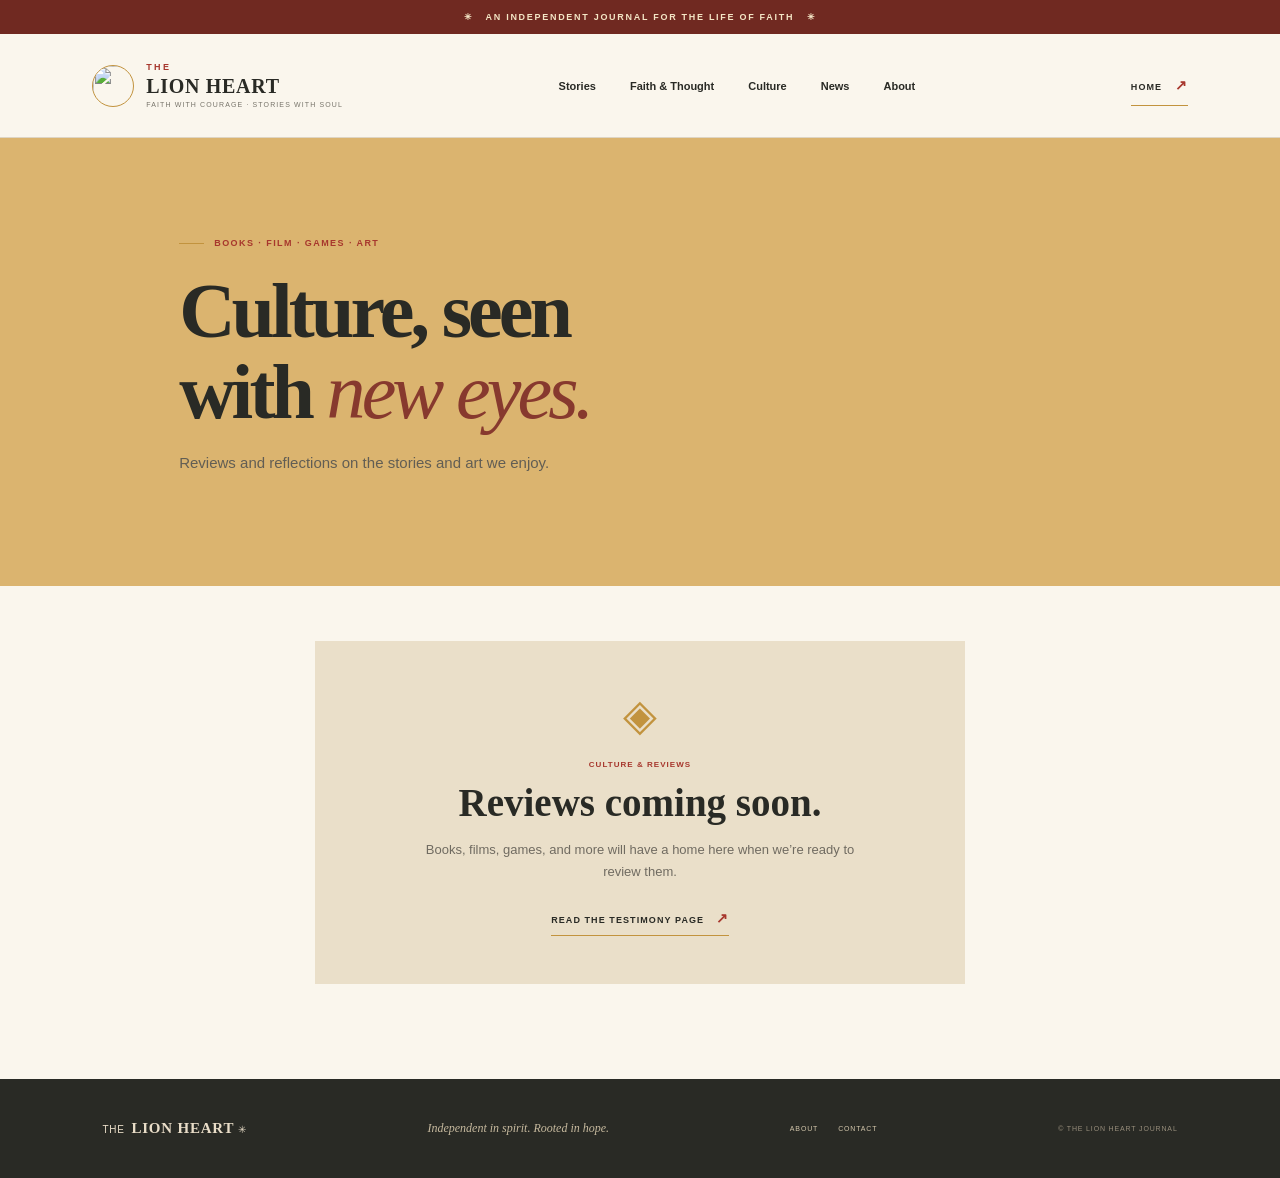
==== culture.html @ 60a67177 "Add files via upload" ====
<!doctype html><html lang="en"><head><meta charset="utf-8"><meta name="viewport" content="width=device-width,initial-scale=1"><meta name="description" content="Reviews and reflections on books, film, games, and culture. Coming soon."><title>Culture — The Lion Heart</title><link rel="stylesheet" href="styles.css"></head><body><div class="announcement">✳ &nbsp; AN INDEPENDENT JOURNAL FOR THE LIFE OF FAITH &nbsp; ✳</div><header class="site-header"><a class="brand" href="index.html"><img class="brand-mark brand-seal" src="images/lion-seal-emblem.png" alt=""><span class="brand-type"><span class="brand-the">THE</span><span class="brand-name">LION HEART</span><span class="brand-tagline">FAITH WITH COURAGE · STORIES WITH SOUL</span></span></a><nav class="main-nav"><a href="stories.html">Stories</a><a href="faith.html">Faith &amp; Thought</a><a href="culture.html">Culture</a><a href="news.html">News</a><a href="about.html">About</a></nav><a class="nav-cta" href="index.html">HOME <span>↗</span></a></header><main><section class="page-hero page-gold"><p class="eyebrow"><span class="eyebrow-line"></span> BOOKS · FILM · GAMES · ART</p><h1>Culture, seen<br>with <em>new eyes.</em></h1><p>Reviews and reflections on the stories and art we enjoy.</p></section><section class="section coming-section"><div class="coming-card"><span class="coming-mark">◈</span><p class="card-meta">CULTURE &amp; REVIEWS</p><h2>Reviews coming soon.</h2><p>Books, films, games, and more will have a home here when we’re ready to review them.</p><a class="text-link" href="stories.html">READ THE TESTIMONY PAGE <span>↗</span></a></div></section></main><footer class="site-footer"><a class="footer-brand" href="index.html">THE <strong>LION HEART</strong> ✳</a><p>Independent in spirit. Rooted in hope.</p><nav><a href="about.html">ABOUT</a><a href="mailto:hello@thelionheartjournal.com">CONTACT</a></nav><span class="copyright">© THE LION HEART JOURNAL</span></footer></body></html>
---- styles.css ----
:root{--cream:#f4eddf;--paper:#faf6ed;--ink:#292a25;--muted:#77746a;--red:#a7372d;--red-dark:#702921;--gold:#c2933e;--line:#ded5c4;--display:'Playfair Display',Georgia,serif;--sans:'DM Sans',Arial,sans-serif}*{box-sizing:border-box}html{scroll-behavior:smooth}body{margin:0;background:var(--paper);color:var(--ink);font-family:var(--sans);-webkit-font-smoothing:antialiased}.announcement{height:34px;background:var(--red-dark);color:#f4e6c6;display:flex;align-items:center;justify-content:center;gap:14px;font-size:9px;font-weight:700;letter-spacing:.19em}.announcement-mark{color:#d5a84f;font-size:12px}.site-header{height:104px;padding:0 7.2%;display:flex;align-items:center;justify-content:space-between;border-bottom:1px solid var(--line);background:var(--paper)}.brand{display:flex;align-items:center;gap:12px;text-decoration:none;color:var(--ink)}.brand-mark{width:42px;height:42px;fill:none;stroke:var(--gold);stroke-width:1.6}.brand-mark circle{fill:var(--red);stroke:var(--red)}.brand-type{display:grid;line-height:1}.brand-the{font-size:9px;letter-spacing:.27em;color:var(--red);font-weight:700;margin-bottom:4px}.brand-name{font-family:var(--display);font-size:20px;letter-spacing:.035em;font-weight:700}.brand-tagline{font-size:7px;letter-spacing:.16em;margin-top:5px;color:var(--muted)}.main-nav{display:flex;gap:34px}.main-nav a,.nav-cta{text-decoration:none;color:var(--ink);font-weight:600;font-size:11px}.main-nav a:hover,.text-link:hover{color:var(--red)}.nav-cta{font-size:9px;letter-spacing:.12em;border-bottom:1px solid var(--gold);padding:12px 0}.nav-cta span{color:var(--red);font-size:14px;margin-left:9px}.hero{display:grid;grid-template-columns:48% 52%;min-height:600px;position:relative;overflow:hidden;background:#f0e6d4}.hero-copy{padding:78px 8% 76px 15%;position:relative;z-index:1}.eyebrow{font-size:9px;font-weight:700;letter-spacing:.16em;color:var(--red);display:flex;align-items:center;gap:10px;margin:0 0 22px}.eyebrow-line{height:1px;width:25px;background:var(--gold);display:inline-block}.hero h1{font:600 clamp(52px,6.2vw,83px)/.99 var(--display);letter-spacing:-.055em;margin:0 0 23px}.hero h1 em,.section-heading h2 em,.newsletter h2 em{font-weight:500;color:var(--red)}.hero-intro{max-width:355px;font:15px/1.75 var(--sans);color:#5c5951;margin:0 0 26px}.button{display:inline-flex;align-items:center;gap:28px;padding:15px 19px;text-decoration:none;font-size:9px;letter-spacing:.13em;font-weight:700}.button-dark{background:var(--ink);color:var(--paper)}.button-dark span{color:#d4a74b;font-size:16px}.hero-note{position:absolute;bottom:36px;left:15%;display:flex;align-items:center;gap:12px;font-size:8px;line-height:1.6;letter-spacing:.14em;font-weight:700;color:#8b8170}.note-star{font-size:25px;color:var(--gold)}.hero-art{position:relative;min-height:600px;overflow:hidden;background:linear-gradient(155deg,#d8ac62 0%,#c78b4b 42%,#9b4433 100%)}.art-sun{position:absolute;width:225px;height:225px;border-radius:50%;background:#f0d894;top:80px;left:42%;box-shadow:0 0 0 25px #f0d89422,0 0 0 55px #f0d89412}.art-halo{position:absolute;width:410px;height:410px;left:31%;top:-15px;border:1px solid #f7e6bc66;border-radius:50%}.art-cross{position:absolute;top:190px;left:55%;font-size:30px;color:#fff1c6}.landscape{position:absolute;bottom:0;width:100%;height:78%;}.mountain-back{fill:#b35d45}.mountain-mid{fill:#853b32}.mountain-front{fill:#542c2a}.ridge-line{stroke:#efca82;stroke-width:2;fill:none;opacity:.7}.art-caption{position:absolute;bottom:21px;left:26px;right:26px;display:flex;justify-content:space-between;color:#f4e6c6;font-size:8px;font-weight:700;letter-spacing:.15em;z-index:2}.art-stamp{position:absolute;top:54px;right:45px;width:94px;height:94px;border:1px solid #fff0c699;border-radius:50%;display:flex;flex-direction:column;align-items:center;justify-content:center;gap:2px;color:#fff0c6;font-size:10px;text-align:center;transform:rotate(9deg)}.art-stamp span{font-size:8px;letter-spacing:.12em;line-height:1.4;font-weight:700}.hero-index{position:absolute;bottom:22px;left:50%;font-size:9px;letter-spacing:.13em;font-weight:700}.hero-index span{color:var(--gold);padding:0 5px}.ticker{overflow:hidden;background:var(--red);height:47px;display:flex;align-items:center;color:#f4e6c6}.ticker-track{width:100%;display:flex;align-items:center;justify-content:space-around;gap:28px;white-space:nowrap;font-size:9px;font-weight:600;letter-spacing:.17em}.ticker i{font-style:normal;color:#d9ae5d;font-size:15px}.section{padding:95px 10%}.section-heading{display:flex;justify-content:space-between;align-items:end;margin-bottom:35px}.section-heading .eyebrow{margin-bottom:13px}.section-heading h2,.newsletter h2{font:600 clamp(38px,4.4vw,56px)/1.06 var(--display);letter-spacing:-.04em;margin:0}.text-link{font-size:9px;text-decoration:none;color:var(--ink);letter-spacing:.12em;font-weight:700;border-bottom:1px solid var(--gold);padding:0 0 9px}.text-link span{color:var(--red);font-size:14px;margin-left:8px}.feature-grid{display:grid;grid-template-columns:1.12fr .88fr;gap:38px}.card-image{height:298px;display:block;position:relative;overflow:hidden}.card-image svg{width:100%;height:100%;display:block;transition:transform .5s}.card-image:hover svg{transform:scale(1.04)}.image-label{position:absolute;top:14px;left:14px;background:var(--paper);padding:8px 10px;font-size:8px;font-weight:700;letter-spacing:.13em;color:var(--red);z-index:1}.card-content{padding:20px 4px 0}.card-meta{font-size:8px;letter-spacing:.13em;font-weight:700;color:var(--red);margin:0 0 10px}.card-meta span,.byline span{color:var(--gold);padding:0 5px}.card-content h3,.side-content h3{font:600 27px/1.2 var(--display);letter-spacing:-.025em;margin:0 0 9px}.card-content h3 a,.side-content h3 a{color:inherit;text-decoration:none}.card-content h3 a:hover,.side-content h3 a:hover{color:var(--red)}.card-excerpt{font-size:12px;line-height:1.7;max-width:480px;color:#6e6a61;margin:0 0 14px}.byline{font-size:8px;font-weight:700;letter-spacing:.09em;color:#898276;margin:0}.side-stories{display:flex;flex-direction:column;gap:23px}.side-card{display:grid;grid-template-columns:43% 1fr;gap:19px;align-items:center}.side-image{height:158px;position:relative;display:block;overflow:hidden;text-decoration:none}.image-lamp{background:#33423c}.lamp-glow{position:absolute;width:100px;height:100px;border-radius:50%;background:#e7b96866;left:30%;top:14%;filter:blur(16px)}.lamp{position:absolute;top:30px;left:40%;color:#edc574;font-size:70px;text-shadow:0 0 35px #f0c56a}.image-film{background:#d2a45a}.film-sun{position:absolute;width:65px;height:65px;background:#f3dd9e;border-radius:50%;top:26px;right:28px}.film-hill{position:absolute;width:140%;height:90px;background:#9c4b39;border-radius:50% 50% 0 0;bottom:-38px;left:-13%}.film-hill-two{background:#68332f;bottom:-64px;left:20%}.film-rating{position:absolute;bottom:12px;left:12px;font-size:11px;letter-spacing:2px;color:#f8e8bf}.side-content h3{font-size:21px;margin-bottom:9px}.side-content .byline{font-size:7px}.quote-band{position:relative;background:#eadfc9;padding:62px 18%;text-align:center;overflow:hidden}.quote-symbol{font:80px/0.6 var(--display);color:var(--gold)}.quote-band blockquote{font:500 clamp(22px,3vw,34px)/1.35 var(--display);max-width:780px;margin:17px auto 19px}.quote-credit{font-size:8px;font-weight:700;letter-spacing:.18em;color:var(--red)}.quote-spark{position:absolute;right:12%;top:45%;font-size:55px;color:#d2bd91;opacity:.55}.explore-section{padding-top:90px;padding-bottom:100px}.heading-note{font:italic 15px/1.6 var(--display);color:#716c60;margin:0 0 4px}.category-grid{display:grid;grid-template-columns:repeat(4,1fr);gap:12px}.category-card{height:235px;padding:20px;position:relative;text-decoration:none;color:#f6ecd7;display:flex;flex-direction:column;justify-content:flex-end;overflow:hidden}.category-card:after{content:"";position:absolute;width:180px;height:180px;border:1px solid #fff5d42e;border-radius:50%;right:-65px;top:-72px;transition:transform .4s}.category-card:hover:after{transform:scale(1.3)}.cat-stories{background:#9e3d31}.cat-thought{background:#3f5045}.cat-culture{background:#bd8b42}.cat-news{background:#443b35}.category-number{position:absolute;top:19px;left:20px;font-size:8px;letter-spacing:.15em;color:#f1d99d}.category-icon{position:absolute;top:39px;right:26px;color:#f2d393;font-size:37px}.category-card h3{font:500 24px/1.1 var(--display);margin:0 0 17px;position:relative;z-index:1}.category-link{font-size:7px;font-weight:700;letter-spacing:.1em;color:#ead29a;position:relative;z-index:1}.newsletter{background:#e6d7bd;padding:66px 12%;display:grid;grid-template-columns:1fr 1fr;gap:80px;align-items:center;position:relative;overflow:hidden}.newsletter-ornament{position:absolute;left:-51px;top:-87px;font-size:220px;color:#d7c5a4;opacity:.5}.newsletter-copy,.newsletter-form{position:relative;z-index:1}.newsletter-copy .eyebrow{margin-bottom:15px}.newsletter h2{font-size:48px}.newsletter-copy>p:last-child{font-size:12px;line-height:1.7;color:#6d6659;max-width:360px;margin:15px 0 0}.newsletter-form label{font-size:8px;letter-spacing:.15em;font-weight:700;display:block;margin-bottom:9px}.email-row{display:flex;border-bottom:1px solid #8f8066}.email-row input{background:transparent;border:0;outline:0;flex:1;padding:13px 3px;font:13px var(--sans);color:var(--ink)}.email-row button{background:transparent;border:0;color:var(--red);font-size:22px;cursor:pointer}.newsletter-form small{display:block;font-size:7px;letter-spacing:.11em;color:#807564;margin-top:10px}.site-footer{padding:30px 8%;display:flex;align-items:center;justify-content:space-between;gap:20px;background:#292a25;color:#e9ddc8}.footer-brand{text-decoration:none;color:inherit;font:10px var(--sans);letter-spacing:.08em}.footer-brand strong{font:700 15px var(--display);margin-left:3px}.footer-brand span{color:var(--gold);margin-left:8px}.site-footer>p{font:italic 12px var(--display);color:#c6b99e}.site-footer nav{display:flex;gap:20px}.site-footer nav a,.copyright{font-size:7px;letter-spacing:.12em;color:#d5c8ad;text-decoration:none}.site-footer nav a:hover{color:#e3b84e}.copyright{color:#978d7b}
@media(max-width:900px){.site-header{padding:0 5%}.main-nav{gap:17px}.nav-cta{display:none}.hero-copy{padding-left:10%}.hero-note{left:10%}.section{padding-left:7%;padding-right:7%}.feature-grid{gap:24px}.side-card{grid-template-columns:39% 1fr;gap:13px}.side-image{height:140px}.side-content h3{font-size:18px}.category-card{padding:15px;height:215px}.category-card h3{font-size:20px}.newsletter{padding-left:9%;padding-right:9%;gap:40px}}
@media(max-width:650px){.announcement{font-size:7px;letter-spacing:.1em}.site-header{height:auto;min-height:84px;padding:14px 6%;flex-wrap:wrap;gap:13px}.brand-mark{width:35px;height:35px}.brand-name{font-size:18px}.main-nav{order:2;width:100%;justify-content:space-between;gap:8px;padding:5px 0 1px}.main-nav a{font-size:10px}.hero{grid-template-columns:1fr}.hero-copy{padding:57px 8% 85px}.hero h1{font-size:65px}.hero-intro{font-size:14px}.hero-note{left:auto;right:8%;bottom:31px}.hero-art{min-height:380px}.hero-index{display:none}.art-sun{width:165px;height:165px;top:48px}.art-halo{width:310px;height:310px}.art-stamp{right:25px;top:30px;width:78px;height:78px}.landscape{height:86%}.ticker{height:41px}.ticker-track{justify-content:flex-start;gap:20px;animation:none;min-width:730px}.section{padding:66px 7%}.section-heading{align-items:start;gap:20px}.section-heading h2{font-size:42px}.text-link{font-size:7px;white-space:nowrap;margin-top:30px}.feature-grid{grid-template-columns:1fr;gap:30px}.card-image{height:230px}.card-content h3{font-size:25px}.side-card{grid-template-columns:40% 1fr;gap:15px}.side-image{height:132px}.side-content h3{font-size:18px}.quote-band{padding:54px 9%}.quote-band blockquote{font-size:25px}.quote-spark{right:4%;font-size:36px}.heading-note{display:none}.category-grid{grid-template-columns:repeat(2,1fr)}.category-card{height:195px}.newsletter{grid-template-columns:1fr;gap:28px;padding:56px 8%}.newsletter h2{font-size:44px}.site-footer{padding:26px 7%;flex-wrap:wrap}.site-footer>p{order:3;width:100%;margin:0}.site-footer nav{gap:13px}.copyright{order:4;width:100%}}
@media(prefers-reduced-motion:reduce){html{scroll-behavior:auto}*,*:before,*:after{transition:none!important}}
.brand-mark:not(svg){width:42px;height:42px;display:grid;place-items:center;border:1px solid var(--gold);border-radius:50%;color:var(--red);font-size:23px}.page-hero{padding:100px 14% 95px;background:#f0e6d4;min-height:330px}.page-hero h1{font:600 clamp(48px,7vw,78px)/1.04 var(--display);letter-spacing:-.05em;margin:0 0 18px;max-width:850px}.page-hero h1 em{color:var(--red);font-weight:500}.page-hero>p:last-child{font-size:15px;line-height:1.7;color:#625e54;max-width:590px}.page-green{background:#394940;color:#f4eddf}.page-green h1 em,.page-green .eyebrow{color:#e0b85f}.page-green>p:last-child{color:#e0d8c7}.page-gold{background:#dbb46f}.page-gold h1 em{color:#87392e}.page-dark{background:#343631;color:#f4eddf}.page-dark h1 em,.page-dark .eyebrow{color:#ddb75f}.page-dark>p:last-child{color:#ddd3c1}.page-list{padding-top:65px}.story-list{display:flex;flex-direction:column}.story-row{display:grid;grid-template-columns:270px 1fr;gap:32px;align-items:center;padding:24px 0;border-top:1px solid var(--line)}.story-art{height:170px;display:grid;place-items:center;text-decoration:none;color:#f4e4bf;font:46px var(--display);overflow:hidden}.story-art span{z-index:1}.story-row h3{font:600 27px/1.18 var(--display);letter-spacing:-.02em;margin:0 0 9px}.story-row h3 a{color:var(--ink);text-decoration:none}.story-row h3 a:hover{color:var(--red)}.story-row>div>p:not(.card-meta):not(.byline){font-size:12px;line-height:1.7;color:#706b61;margin:0 0 13px}.editor-note{font:italic 13px var(--display);color:#797264;margin-top:25px}.about-body{padding-top:75px}.about-lead{display:flex;align-items:center;gap:30px;border-bottom:1px solid var(--line);padding-bottom:34px}.about-ornament{font-size:72px;color:var(--gold)}.about-lead h2{font:600 clamp(34px,5vw,55px)/1.08 var(--display);margin:0;max-width:600px}.about-lead h2 em{font-weight:500;color:var(--red)}.about-columns{display:grid;grid-template-columns:1fr 1fr;gap:44px;max-width:900px;margin:34px auto 58px}.about-columns p{font:16px/1.85 var(--display);color:#555148;margin:0}.values-grid{display:grid;grid-template-columns:repeat(3,1fr);gap:16px}.values-grid article{border-top:2px solid var(--gold);padding:17px 15px}.values-grid article>span{color:var(--red);font-size:9px;font-weight:700;letter-spacing:.15em}.values-grid h3{font:600 24px var(--display);margin:12px 0 8px}.values-grid p{font-size:12px;line-height:1.7;color:#706b61}.about-contact{margin-top:75px;padding:40px;background:#eadfc9}.about-contact h2{font:600 34px var(--display);margin:0}.about-contact p{font-size:13px;color:#706b61;margin-bottom:22px}.article{max-width:950px;margin:auto;padding:55px 30px 90px}.back-link{display:inline-block;text-decoration:none;color:var(--red);font-size:9px;font-weight:700;letter-spacing:.13em;margin-bottom:32px}.article>.eyebrow{margin-bottom:14px}.article h1{font:600 clamp(40px,6vw,68px)/1.07 var(--display);letter-spacing:-.04em;margin:0 auto 15px;max-width:800px}.article-deck{font:italic 20px/1.5 var(--display);color:#706b61;max-width:690px;margin:0 auto 17px}.article-byline{font-size:8px;font-weight:700;letter-spacing:.12em;color:#817a6c;text-align:center;margin:0 auto 28px}.article-byline span{color:var(--gold);padding:0 8px}.article{text-align:center}.article .back-link:first-child{display:block;text-align:left}.article-art{height:340px;max-width:850px;margin:0 auto 44px;display:grid;place-items:center;color:#f6e5be;font-size:55px}.article-body{text-align:left;max-width:650px;margin:0 auto}.article-body p{font:16px/1.9 var(--display);color:#4e4b44;margin:0 0 20px}.article-body .dropcap:first-letter{float:left;font:64px/.85 var(--display);color:var(--red);padding:8px 9px 0 0}.article-body h2{font:600 29px var(--display);margin:40px 0 14px}.article-body blockquote{border-left:2px solid var(--gold);margin:30px 0;padding:5px 0 5px 24px;font:italic 24px/1.45 var(--display);color:var(--red-dark)}.article-disclaimer{font:italic 11px var(--sans)!important;color:#8b8374!important;border-top:1px solid var(--line);padding-top:15px;margin-top:35px!important}.review-score{color:var(--gold)!important;font-size:24px!important}.review-score span{font:700 9px var(--sans);letter-spacing:.14em;color:var(--red);padding-left:12px}.article>.back-link:last-child{display:block;text-align:left;max-width:650px;margin:38px auto 0}
@media(max-width:650px){.page-hero{padding:69px 8% 60px;min-height:0}.page-hero h1{font-size:49px}.page-hero>p:last-child{font-size:13px}.story-row{grid-template-columns:110px 1fr;gap:15px;padding:18px 0}.story-art{height:115px}.story-row h3{font-size:19px}.story-row>div>p:not(.card-meta):not(.byline){font-size:10px;line-height:1.5}.story-row .byline{font-size:6px}.about-columns{grid-template-columns:1fr;gap:19px}.about-columns p{font-size:15px}.about-lead{gap:15px}.about-ornament{font-size:46px}.about-lead h2{font-size:34px}.values-grid{grid-template-columns:1fr;gap:4px}.values-grid article{padding:14px}.article{padding:38px 7% 65px}.article h1{font-size:42px}.article-deck{font-size:17px}.article-art{height:230px}.article-body p{font-size:15px}.article-body h2{font-size:25px}.article-body blockquote{font-size:21px}.article .back-link:first-child{margin-bottom:25px}}
.welcome-card{display:grid;grid-template-columns:180px 1fr;align-items:center;gap:30px;padding:35px;background:#eadfc9}.welcome-sun{width:145px;height:145px;border:1px solid #c2933e;border-radius:50%;display:grid;place-items:center;color:#a7372d;font-size:68px}.welcome-card h3{font:600 32px/1.15 var(--display);margin:0 0 10px}.welcome-card .card-excerpt{max-width:600px}.welcome-card .text-link{display:inline-block;margin-top:7px}.coming-section{padding-top:55px;padding-bottom:95px}.coming-card{max-width:650px;margin:0 auto;padding:48px;text-align:center;background:#eadfc9}.coming-mark{display:block;color:var(--gold);font-size:44px;margin-bottom:20px}.coming-card .card-meta{margin-bottom:12px}.coming-card h2{font:600 clamp(28px,4vw,39px)/1.15 var(--display);margin:0 0 13px}.coming-card>p:not(.card-meta){font-size:13px;line-height:1.7;color:#706b61;max-width:450px;margin:0 auto 23px}.coming-card .text-link{display:inline-block;margin-top:4px}
.article-body .scripture-list{font:700 12px/1.9 var(--sans);letter-spacing:.04em;color:var(--red);border-left:2px solid var(--gold);padding-left:15px;margin:26px 0}
.hero-art .hero-image{position:absolute;inset:0;display:block;width:100%;height:100%;object-fit:cover;object-position:center 48%}
.brand-mark.brand-seal{display:block;object-fit:cover;object-position:center;border-radius:50%;padding:0}
@media(max-width:650px){.welcome-card{grid-template-columns:1fr;padding:25px;text-align:center;gap:20px}.welcome-sun{width:95px;height:95px;font-size:44px;margin:auto}.welcome-card h3{font-size:27px}.coming-card{padding:32px 22px}}
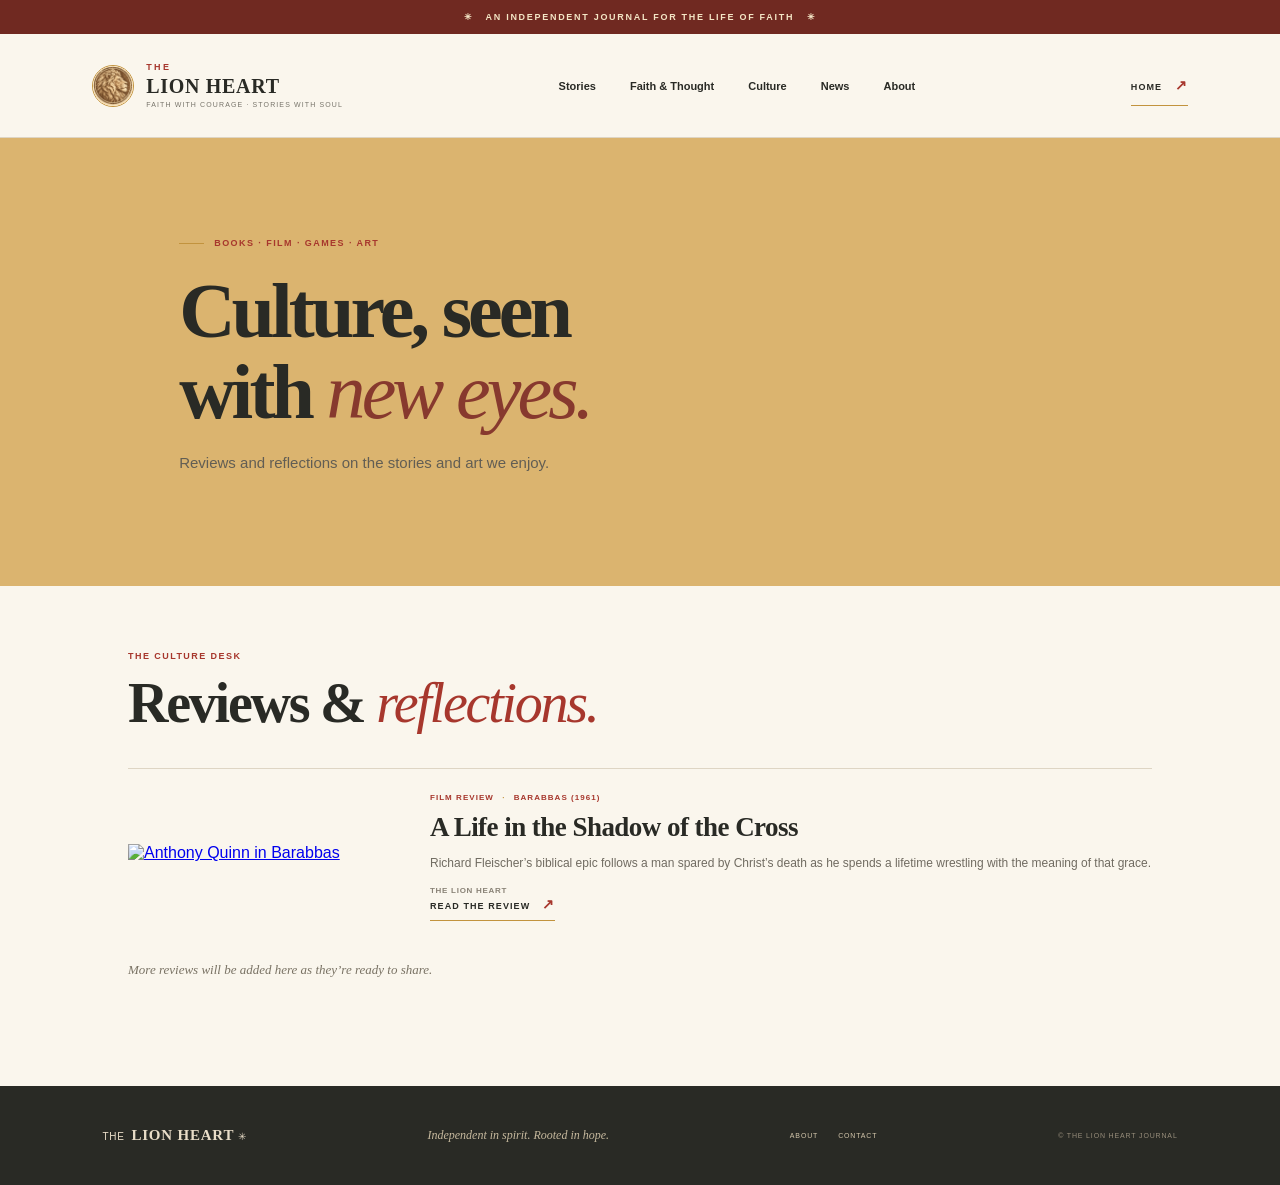
==== commit 2cf2f5bd: "Add files via upload" ====
--- a/culture.html
+++ b/culture.html
@@ -1,4 +1 @@
-<!doctype html><html lang="en"><head><meta charset="utf-8"><meta name="viewport" content="width=device-width,initial-scale=1"><meta name="description" content="Reviews and reflections on books, film, games, and culture. Coming soon."><title>Culture — The Lion Heart</title><link rel="stylesheet" href="styles.css"></head><body><div class="announcement">✳ &nbsp; AN INDEPENDENT JOURNAL FOR THE LIFE OF FAITH &nbsp; ✳</div><header class="site-header"><a class="brand" href="index.html"><img class="brand-mark brand-seal" src="images/lion-seal-emblem.png" alt=""><span class="brand-type"><span class="brand-the">THE</span><span class="brand-name">LION HEART</span><span class="brand-tagline">FAITH WITH COURAGE · STORIES WITH SOUL</span></span></a><nav class="main-nav"><a href="stories.html">Stories</a><a href="faith.html">Faith &amp; Thought</a><a href="culture.html">Culture</a><a href="news.html">News</a><a href="about.html">About</a></nav><a class="nav-cta" href="index.html">HOME <span>↗</span></a></header><main><section class="page-hero page-gold"><p class="eyebrow"><span class="eyebrow-line"></span> BOOKS · FILM · GAMES · ART</p><h1>Culture, seen<br>with <em>new eyes.</em></h1><p>Reviews and reflections on the stories and art we enjoy.</p></section><section class="section coming-section"><div class="coming-card"><span class="coming-mark">◈</span><p class="card-meta">CULTURE &amp; REVIEWS</p><h2>Reviews coming soon.</h2><p>Books, films, games, and more will have a home here when we’re ready to review them.</p><a class="text-link" href="stories.html">READ THE TESTIMONY PAGE <span>↗</span></a></div></section></main><footer class="site-footer"><a class="footer-brand" href="index.html">THE <strong>LION HEART</strong> ✳</a><p>Independent in spirit. Rooted in hope.</p><nav><a href="about.html">ABOUT</a><a href="mailto:hello@thelionheartjournal.com">CONTACT</a></nav><span class="copyright">© THE LION HEART JOURNAL</span></footer></body></html>
-
-
-
+<!doctype html><html lang="en"><head><meta charset="utf-8"><meta name="viewport" content="width=device-width,initial-scale=1"><meta name="description" content="Thoughtful reviews of books, film, games, and culture from The Lion Heart."><title>Culture — The Lion Heart</title><link rel="stylesheet" href="styles.css"></head><body><div class="announcement">✳ &nbsp; AN INDEPENDENT JOURNAL FOR THE LIFE OF FAITH &nbsp; ✳</div><header class="site-header"><a class="brand" href="index.html"><img class="brand-mark brand-seal" src="images/lion-seal-emblem.png" alt=""><span class="brand-type"><span class="brand-the">THE</span><span class="brand-name">LION HEART</span><span class="brand-tagline">FAITH WITH COURAGE · STORIES WITH SOUL</span></span></a><nav class="main-nav"><a href="stories.html">Stories</a><a href="faith.html">Faith &amp; Thought</a><a href="culture.html" aria-current="page">Culture</a><a href="news.html">News</a><a href="about.html">About</a></nav><a class="nav-cta" href="index.html">HOME <span>↗</span></a></header><main><section class="page-hero page-gold"><p class="eyebrow"><span class="eyebrow-line"></span> BOOKS · FILM · GAMES · ART</p><h1>Culture, seen<br>with <em>new eyes.</em></h1><p>Reviews and reflections on the stories and art we enjoy.</p></section><section class="section page-list"><div class="section-heading"><div><p class="eyebrow">THE CULTURE DESK</p><h2>Reviews &amp; <em>reflections.</em></h2></div></div><div class="story-list"><article class="story-row culture-row"><a href="barabbas-review.html" class="review-thumb"><img src="images/barabbas-anthony-quinn.jpg" alt="Anthony Quinn in Barabbas"></a><div><p class="card-meta">FILM REVIEW <span>·</span> BARABBAS (1961)</p><h3><a href="barabbas-review.html">A Life in the Shadow of the Cross</a></h3><p>Richard Fleischer’s biblical epic follows a man spared by Christ’s death as he spends a lifetime wrestling with the meaning of that grace.</p><p class="byline">THE LION HEART</p><a class="text-link" href="barabbas-review.html">READ THE REVIEW <span>↗</span></a></div></article></div><p class="editor-note">More reviews will be added here as they’re ready to share.</p></section></main><footer class="site-footer"><a class="footer-brand" href="index.html">THE <strong>LION HEART</strong> ✳</a><p>Independent in spirit. Rooted in hope.</p><nav><a href="about.html">ABOUT</a><a href="mailto:hello@thelionheartjournal.com">CONTACT</a></nav><span class="copyright">© THE LION HEART JOURNAL</span></footer></body></html>
--- a/styles.css
+++ b/styles.css
@@ -6,6 +6,8 @@
 @media(max-width:650px){.page-hero{padding:69px 8% 60px;min-height:0}.page-hero h1{font-size:49px}.page-hero>p:last-child{font-size:13px}.story-row{grid-template-columns:110px 1fr;gap:15px;padding:18px 0}.story-art{height:115px}.story-row h3{font-size:19px}.story-row>div>p:not(.card-meta):not(.byline){font-size:10px;line-height:1.5}.story-row .byline{font-size:6px}.about-columns{grid-template-columns:1fr;gap:19px}.about-columns p{font-size:15px}.about-lead{gap:15px}.about-ornament{font-size:46px}.about-lead h2{font-size:34px}.values-grid{grid-template-columns:1fr;gap:4px}.values-grid article{padding:14px}.article{padding:38px 7% 65px}.article h1{font-size:42px}.article-deck{font-size:17px}.article-art{height:230px}.article-body p{font-size:15px}.article-body h2{font-size:25px}.article-body blockquote{font-size:21px}.article .back-link:first-child{margin-bottom:25px}}
 .welcome-card{display:grid;grid-template-columns:180px 1fr;align-items:center;gap:30px;padding:35px;background:#eadfc9}.welcome-sun{width:145px;height:145px;border:1px solid #c2933e;border-radius:50%;display:grid;place-items:center;color:#a7372d;font-size:68px}.welcome-card h3{font:600 32px/1.15 var(--display);margin:0 0 10px}.welcome-card .card-excerpt{max-width:600px}.welcome-card .text-link{display:inline-block;margin-top:7px}.coming-section{padding-top:55px;padding-bottom:95px}.coming-card{max-width:650px;margin:0 auto;padding:48px;text-align:center;background:#eadfc9}.coming-mark{display:block;color:var(--gold);font-size:44px;margin-bottom:20px}.coming-card .card-meta{margin-bottom:12px}.coming-card h2{font:600 clamp(28px,4vw,39px)/1.15 var(--display);margin:0 0 13px}.coming-card>p:not(.card-meta){font-size:13px;line-height:1.7;color:#706b61;max-width:450px;margin:0 auto 23px}.coming-card .text-link{display:inline-block;margin-top:4px}
 .article-body .scripture-list{font:700 12px/1.9 var(--sans);letter-spacing:.04em;color:var(--red);border-left:2px solid var(--gold);padding-left:15px;margin:26px 0}
-.hero-art .hero-image{position:absolute;inset:0;display:block;width:100%;height:100%;object-fit:cover;object-position:center 48%}
+.hero-art{display:flex;align-items:center;justify-content:center;min-height:0;background:#f4e8ce}
+.hero-art .hero-image{position:relative;inset:auto;display:block;width:100%;height:auto;max-height:600px;object-fit:contain;object-position:center;background:#f4e8ce}
+@media(max-width:650px){.hero-art{min-height:380px}.hero-art .hero-image{max-height:380px}}
 .brand-mark.brand-seal{display:block;object-fit:cover;object-position:center;border-radius:50%;padding:0}
 @media(max-width:650px){.welcome-card{grid-template-columns:1fr;padding:25px;text-align:center;gap:20px}.welcome-sun{width:95px;height:95px;font-size:44px;margin:auto}.welcome-card h3{font-size:27px}.coming-card{padding:32px 22px}}
